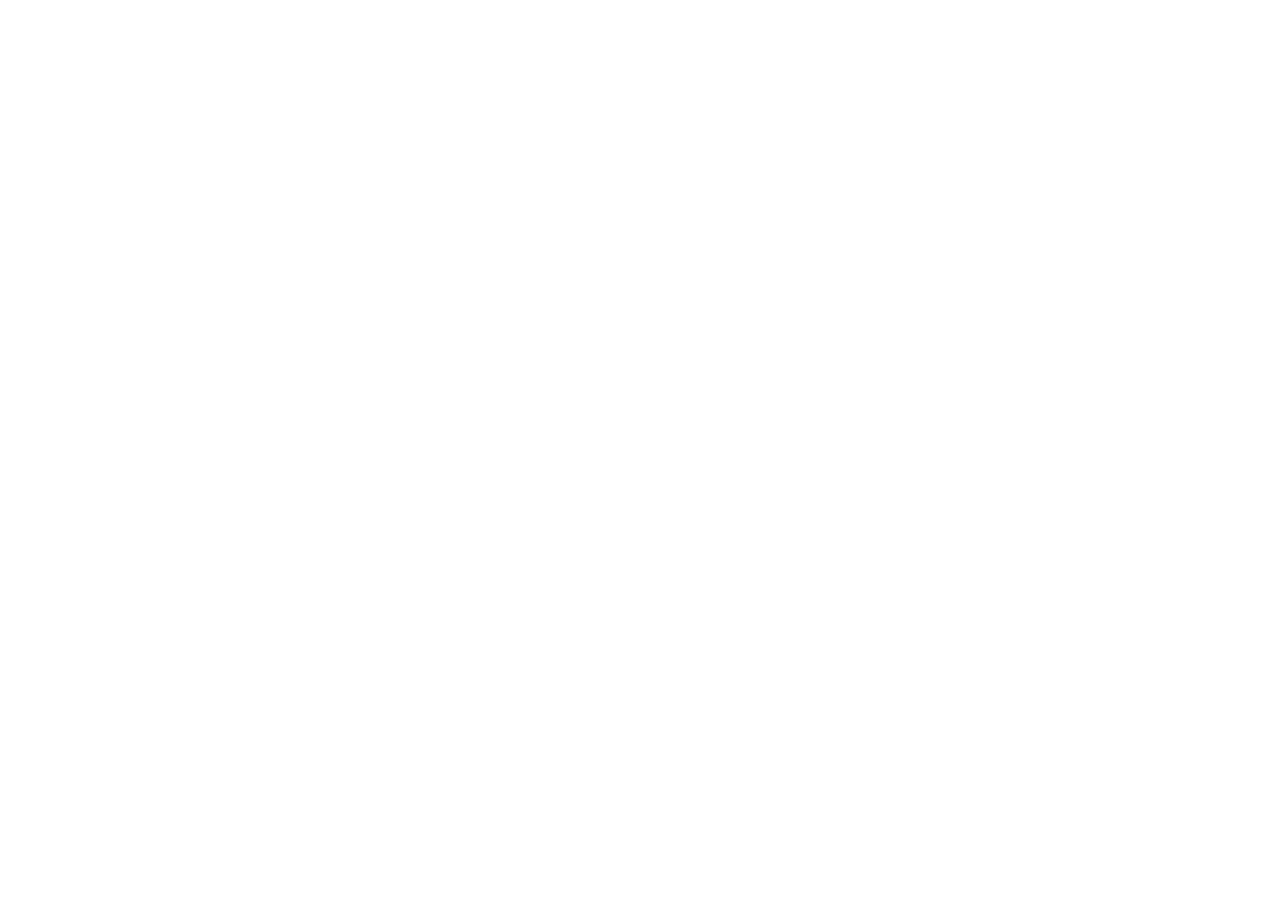
==== eindopdracht/index.html @ a32d6602 "7.1 added" ====
<!DOCTYPE html>
<html lang="en">
<head>
    <meta charset="UTF-8">
    <meta http-equiv="X-UA-Compatible" content="IE=edge">
    <meta name="viewport" content="width=device-width, initial-scale=1.0">
    <title>Travelly</title>
    <link rel="stylesheet" href="style.css">
    <link rel="preconnect" href="https://fonts.googleapis.com">
<link rel="preconnect" href="https://fonts.gstatic.com" crossorigin>
<link href="https://fonts.googleapis.com/css2?family=Pattaya&family=Poppins&display=swap" rel="stylesheet">
</head>
<body>
    <nav>
        <img src="" alt="">
        <ul>
            
        </ul>
    </nav>
</body>
</html>
---- eindopdracht/style.css ----
h1 {
    font-family: 'Pattaya', sans-serif;
}

h2, h3, h4 {
    font-family: 'Poppins', sans-serif;
}
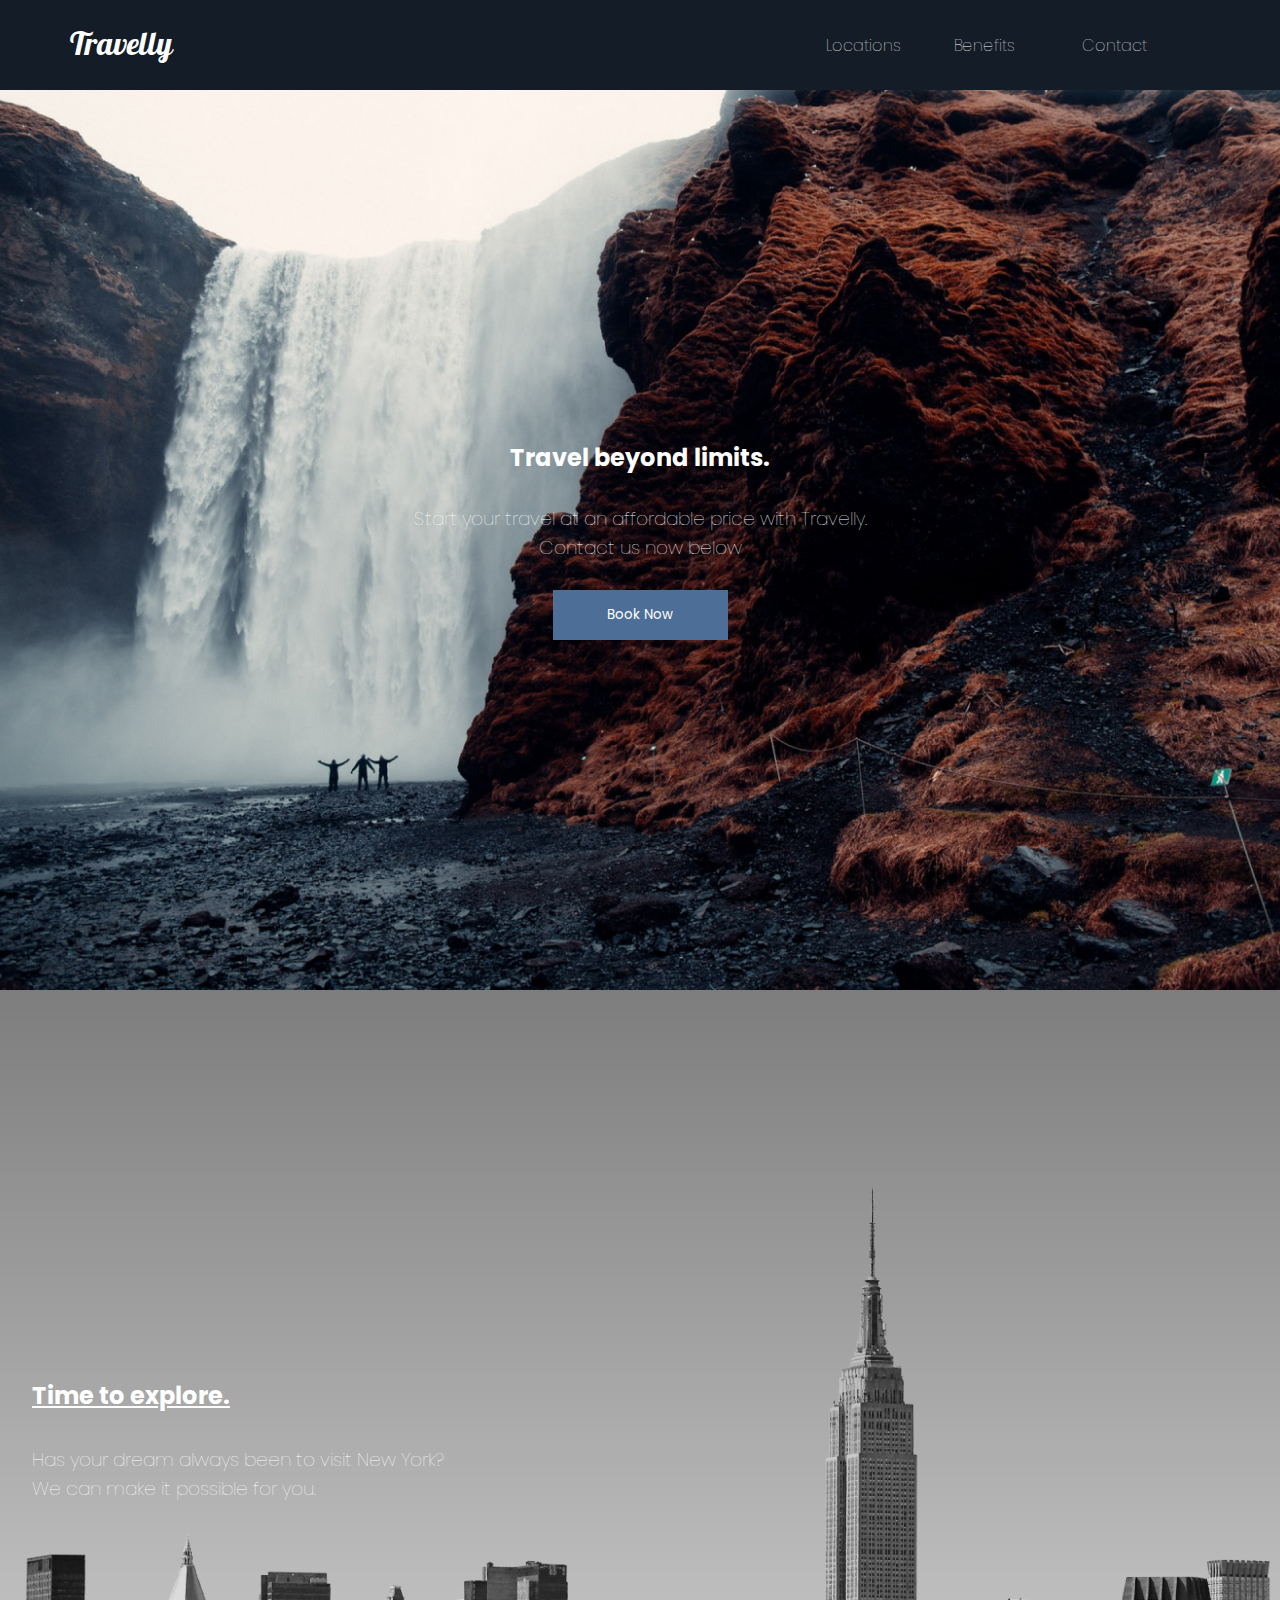
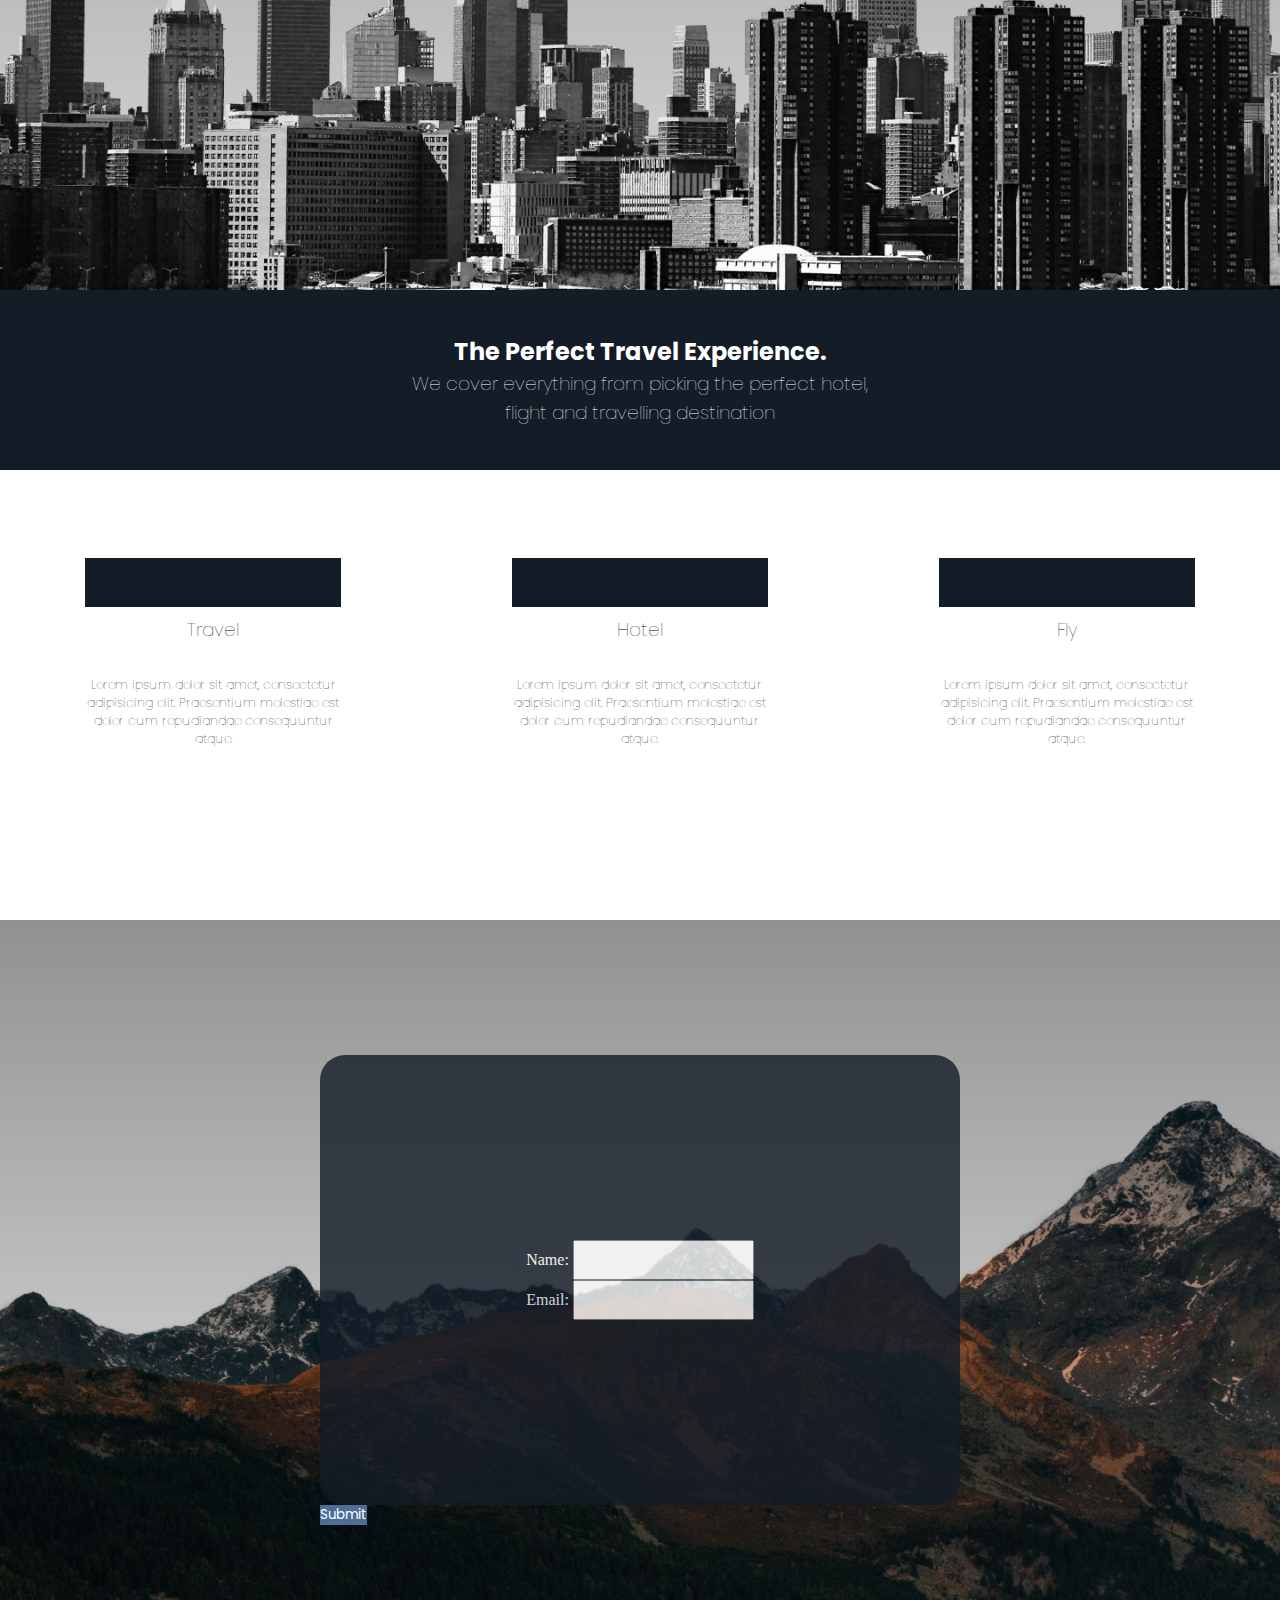
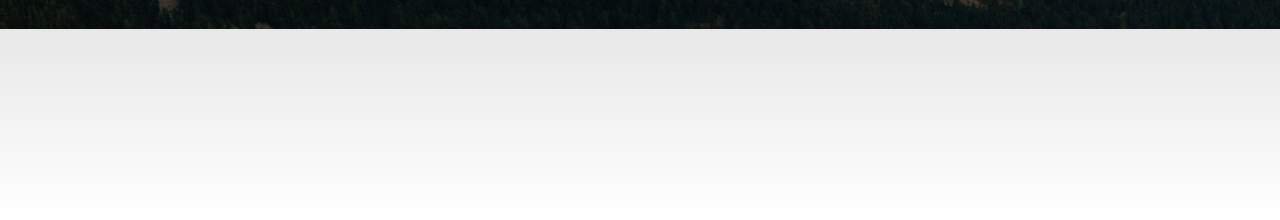
==== commit 7d73fa5b: "eindopdracht" ====
--- a/eindopdracht/index.html
+++ b/eindopdracht/index.html
@@ -11,11 +11,78 @@
 <link href="https://fonts.googleapis.com/css2?family=Pattaya&family=Poppins&display=swap" rel="stylesheet">
 </head>
 <body>
+    <header class="header-nav">
     <nav>
-        <img src="" alt="">
+        <h1>Travelly</h1>
         <ul>
-            
+            <li><a href="">Locations</a></li>
+            <li><a href="">Benefits</a></li>
+            <li><a href="">Contact</a></li>
         </ul>
     </nav>
+</header>
+    <section class="travel">
+        <header>
+            <h2>Travel beyond limits.</h2>
+        </header>
+        <h3>Start your travel at an affordable price with Travelly. <br> Contact us now below</h3>
+        <button class="book">Book Now</button>
+    </section>
+    <section class="explore">
+        <header>
+            <h2>Time to explore.</h2>
+        </header>
+         <h3>Has your dream always been to visit New York? <br> We can make it possible for you.</h3>
+    </section>
+    <section class="perfect">
+        <header>
+            <h2>The Perfect Travel Experience.</h2>
+        </header>
+        <h3>We cover everything from picking the perfect hotel, 
+            <div class="central"> flight and travelling destination 
+            </div>
+        </h3>
+    </section>
+    <section class="messysection">
+        <div class="box1">
+            <div class="bluespace">
+            </div>
+            <div class="whitespace">
+                <h3>Travel</h3>
+                <h4>Lorem ipsum dolor sit amet, consectetur adipisicing elit. Praesentium molestiae est dolor cum repudiandae consequuntur atque.</h4>
+            </div>
+        </div>
+        <div>
+            <div class="bluespace">
+            </div>
+            <div class="whitespace">
+                <h3>Hotel</h3>
+                <h4>Lorem ipsum dolor sit amet, consectetur adipisicing elit. Praesentium molestiae est dolor cum repudiandae consequuntur atque.</h4>
+            </div>
+        </div>
+        <div>
+            <div class="bluespace">
+            </div>
+            <div class="whitespace">
+                <h3>Fly</h3>
+                <h4>Lorem ipsum dolor sit amet, consectetur adipisicing elit. Praesentium molestiae est dolor cum repudiandae consequuntur atque.</h4>
+            </div>
+        </div>
+    </section>
+    <section class="travelform">
+        <div class="forms">
+            <div class="formwindow">
+        <form>
+            <label for="fname">Name:</label>
+            <input type="text" id="fname" name="fname"><br>
+            <label for="emailaddress">Email:</label>
+            <input type="text" id="emailaddress" name="emailaddress"><br>
+        </form>
+    </div>
+        <div class="submit">
+            <button>Submit</button>
+        </div>
+    </div>
+    </section>
 </body>
 </html>--- a/eindopdracht/style.css
+++ b/eindopdracht/style.css
@@ -1,7 +1,213 @@
+* {
+    margin: 0;
+    padding: 0;
+
+}
+
+body {
+    overflow-x: hidden;
+}
+
+h2 {
+    font-weight: bold;
+}
+
+h2, h3, h4 {
+    font-family: 'Poppins', sans-serif;
+    color: white;
+}
+
+h3, h4 {
+    font-weight: lighter;
+}
+
+h4 {
+    font-size: 0.8rem;
+}
+
 h1 {
     font-family: 'Pattaya', sans-serif;
-}
-
-h2, h3, h4 {
+    color: white;
+    font-weight: lighter;
+}
+
+button {
+    background-color: #4c6e97;
     font-family: 'Poppins', sans-serif;
+    color: white;
+    border: 0;
+}
+
+.book {
+    width: 175px;
+    height: 50px;
+}
+
+.travel {
+    height: 100vh;
+    width: 100vw;
+    background-image: url(img/landing-page.jpg);
+    background-repeat: no-repeat;
+    background-position: center;
+    background-size: cover;
+    display: flex;
+    justify-content: center;
+    align-items: center;
+    flex-direction: column;
+    text-align: center;
+}
+
+.travel div {
+    padding-top: 50%;
+}
+
+.travel h3 {
+    padding: 2.2%;
+}
+
+.travel h1 {
+    padding: 1rem;
+}
+
+.header-nav{
+    width: 100vw;
+    background-color: #131c27;
+    display: flex;
+    justify-content: center;
+}
+
+nav {
+    align-content: center;
+    height: 10vh;
+    display: flex;
+    justify-content: space-around;
+    align-items: center;
+    width: 90vw;
+}
+
+nav ul {
+    display: flex;
+    align-content: center;
+    flex-direction: row;
+    list-style-type: none;
+}
+
+nav h1 {
+    padding-right: 50vw;
+}
+
+li {
+    width: 10vw;
+}
+
+li a{
+    font-family: 'Poppins', sans-serif;
+    text-decoration: none;
+    color: white;
+    font-weight: lighter;
+}
+
+.explore {
+    height: 100vh;
+    width: 100vw;
+    background-image:
+    linear-gradient(rgb(0 0 0 / 43%), rgb(255 255 255 / 0%)),
+    url('./img/new-york-page.png');
+    background-repeat: no-repeat;
+    background-position: center;
+    background-size: cover;
+    background-color: gainsboro;
+    display: flex;
+    flex-direction: column;
+    justify-content: center;
+}
+
+.explore h2 {
+    text-decoration: underline;
+    padding-bottom: 2rem;
+    font-weight: bold;
+}
+
+.explore h2, .explore h3 {
+    padding-left: 2rem;
+}
+
+.perfect {
+    display: flex;
+    height: 20vh;
+    background-color: #131c27;
+    flex-direction: column;
+    justify-content: center;
+    align-items: center;
+}
+
+.perfect h2 {
+    font-weight: bold;
+}
+
+.central {
+    text-align: center;
+}
+
+.messysection {
+    height: 50vh;
+    display: flex;
+    flex-direction: row;
+    justify-content: space-around;
+    align-items: center;
+}
+
+.messysection h3, h4 {
+    color: black;
+    text-align: center;
+}
+
+.bluespace {
+    height: 5.5vh;
+    width: 20vw;
+    background-color: #131c27
+}
+
+.whitespace {
+    height: 25vh;
+    width: 20vw;
+}
+
+.whitespace h3 {
+    padding-bottom: 2rem;
+    padding-top: 0.5rem;
+}
+
+.travelform {
+    display: flex;
+    height: 100vh;
+    width: 100vw;
+    background-image:
+    linear-gradient(rgb(0 0 0 / 43%), rgb(255 255 255 / 0%)),
+    url('./img/contact-mountain.png');
+    background-repeat: no-repeat;
+    background-size: 100vw;
+    justify-content: center;
+    align-items: center;
+}
+
+.formwindow {
+    margin: auto;
+    background-color: #131c27;
+    width: 50vw;
+    color: white;
+    height: 50vh;
+    opacity: 0.8;
+    align-content: center;
+    text-align: center;
+    border-radius: 25px;
+}
+
+input {
+    height: 4vh;
+}
+
+.submit {
+    height: 20vh;
+    width: 50vw;
 }